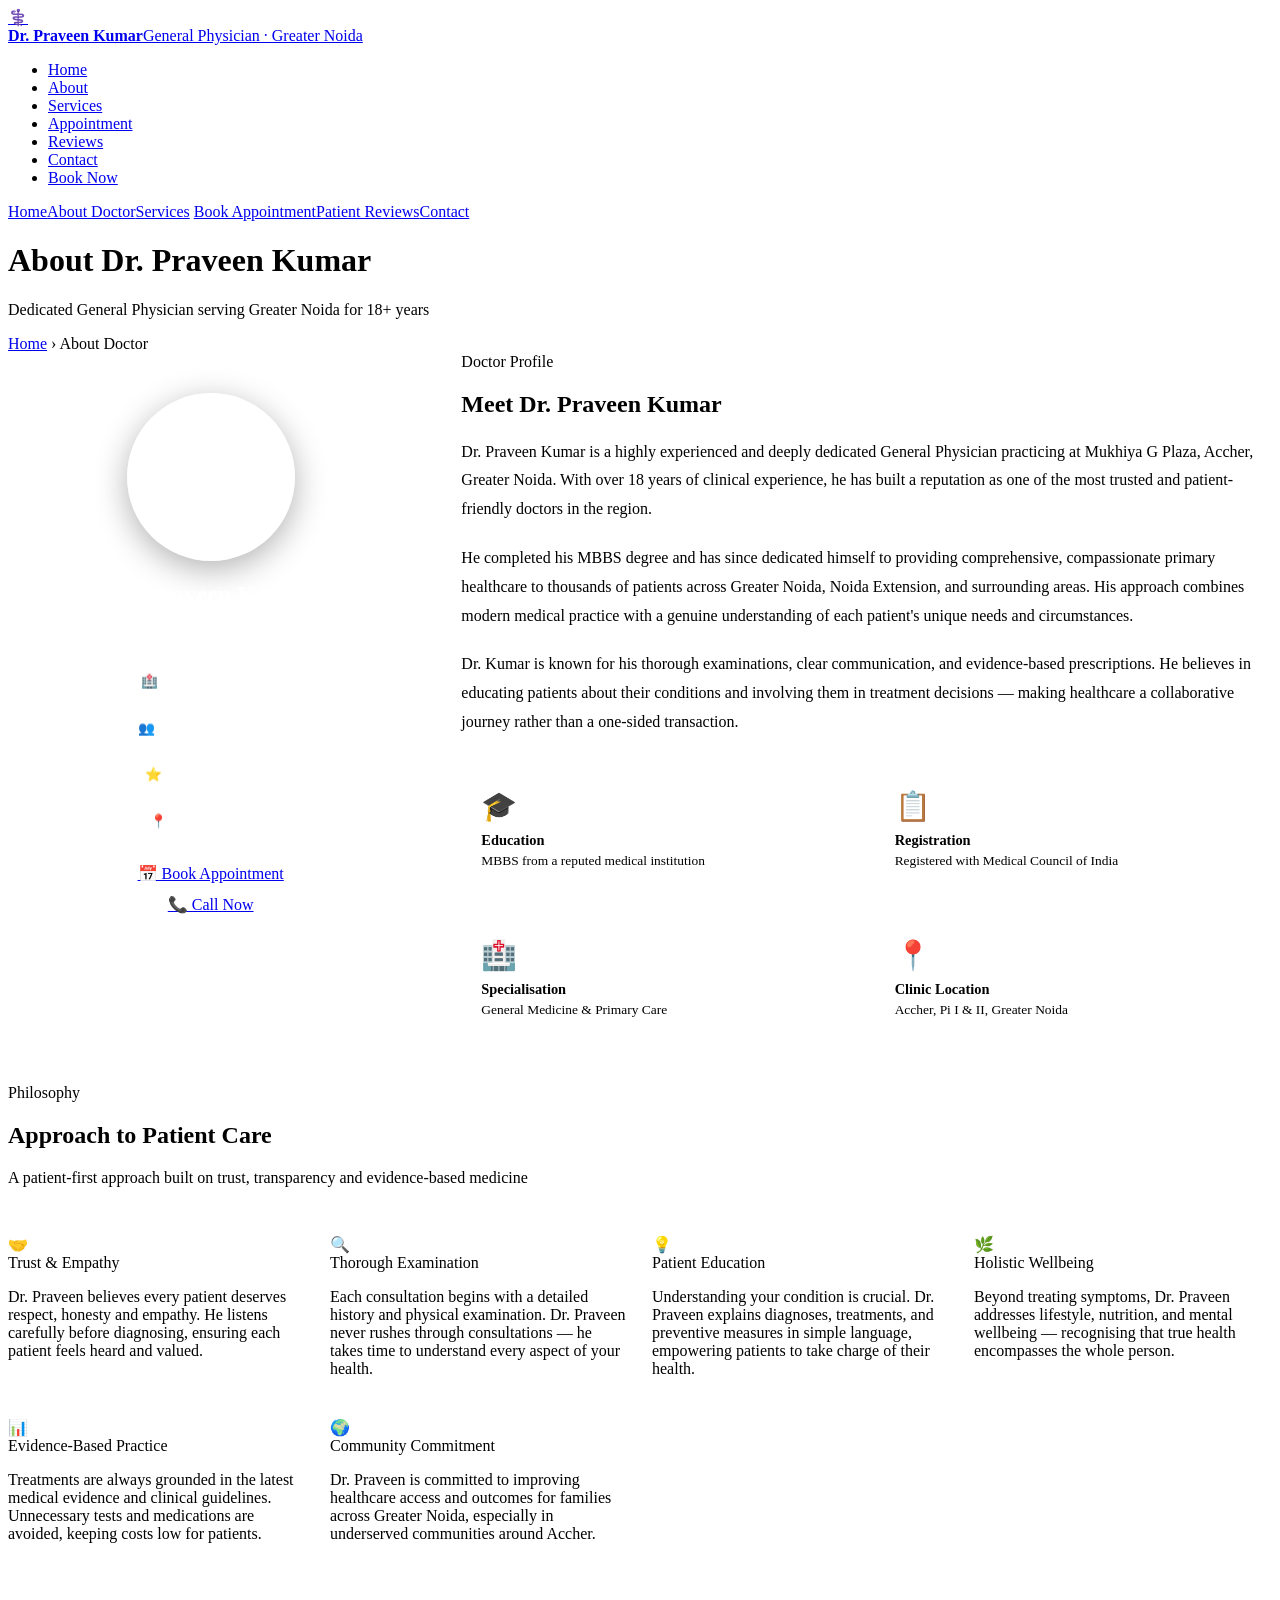
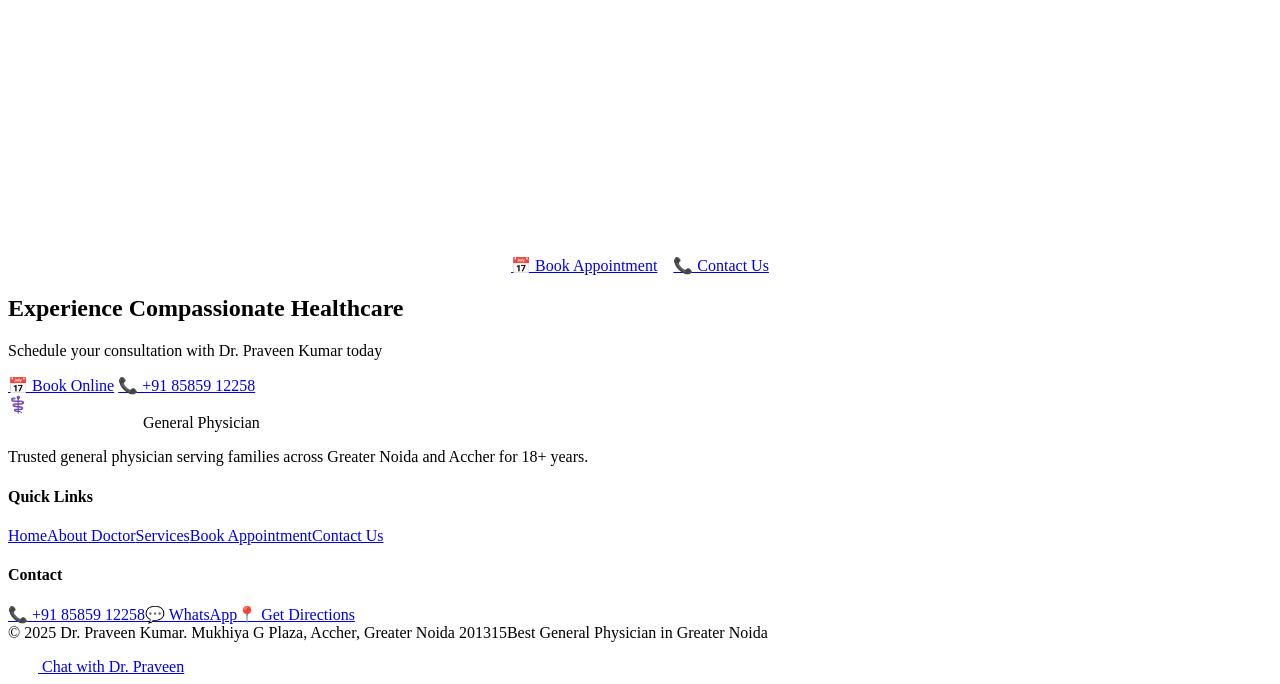
==== about.html @ 4be9c809 "Add files via upload" ====
<!DOCTYPE html>
<html lang="en">
<head>
<meta charset="UTF-8"/>
<meta name="viewport" content="width=device-width, initial-scale=1.0"/>
<title>About Dr. Praveen Kumar – General Physician Greater Noida</title>
<meta name="description" content="Learn about Dr. Praveen Kumar, experienced General Physician in Greater Noida. 18+ years of compassionate patient care at Accher, Pi I & II."/>
<meta name="keywords" content="Dr Praveen Kumar Greater Noida, General Physician Accher, About Dr Praveen Kumar"/>
<link rel="stylesheet" href="../css/style.css"/>
<script type="application/ld+json">
{"@context":"https://schema.org","@type":"Physician","name":"Dr. Praveen Kumar","medicalSpecialty":"General Practice","address":{"@type":"PostalAddress","streetAddress":"Mukhiya G Plaza, Accher, Pi I & II","addressLocality":"Greater Noida","addressRegion":"Uttar Pradesh","postalCode":"201315","addressCountry":"IN"},"telephone":"+918585912258"}
</script>
</head>
<body>
<nav class="navbar" id="navbar">
  <div class="nav-inner">
    <a href="../index.html" class="nav-logo">
      <div class="logo-icon">⚕️</div>
      <div class="logo-text"><strong>Dr. Praveen Kumar</strong><span>General Physician · Greater Noida</span></div>
    </a>
    <ul class="nav-links">
      <li><a href="../index.html">Home</a></li>
      <li><a href="about.html" class="active">About</a></li>
      <li><a href="services.html">Services</a></li>
      <li><a href="appointment.html">Appointment</a></li>
      <li><a href="reviews.html">Reviews</a></li>
      <li><a href="contact.html">Contact</a></li>
      <li><a href="appointment.html" class="nav-cta">Book Now</a></li>
    </ul>
    <div class="hamburger" id="hamburger"><span></span><span></span><span></span></div>
  </div>
</nav>
<div class="mobile-menu" id="mobileMenu">
  <a href="../index.html">Home</a><a href="about.html">About Doctor</a><a href="services.html">Services</a>
  <a href="appointment.html">Book Appointment</a><a href="reviews.html">Patient Reviews</a><a href="contact.html">Contact</a>
</div>

<div class="page-hero">
  <h1>About Dr. Praveen Kumar</h1>
  <p>Dedicated General Physician serving Greater Noida for 18+ years</p>
  <div class="breadcrumb"><a href="../index.html">Home</a> › About Doctor</div>
</div>

<!-- DOCTOR PROFILE -->
<section>
  <div class="container">
    <div class="about-profile-grid" style="display:grid;grid-template-columns:1fr 2fr;gap:3rem;align-items:start">
      <div class="reveal">
        <div style="background:var(--gradient);border-radius:20px;padding:2.5rem;text-align:center;color:white">
          <!-- DOCTOR PHOTO -->
          <div style="width:160px;height:160px;border-radius:50%;border:4px solid rgba(255,255,255,0.4);overflow:hidden;margin:0 auto 1rem;box-shadow:0 8px 32px rgba(0,0,0,0.3)">
            <img src="../images/dr.jpeg" alt="Dr. Praveen Kumar" style="width:100%;height:100%;object-fit:cover;object-position:top center" loading="eager"/>
          </div>
          <h2 style="font-size:1.5rem;margin-bottom:0.4rem">Dr. Praveen Kumar</h2>
          <p style="opacity:0.8;font-size:0.9rem">MBBS · General Physician</p>
          <div style="margin-top:1.5rem;display:flex;flex-direction:column;gap:0.6rem">
            <div style="background:rgba(255,255,255,0.15);border-radius:10px;padding:10px 14px;font-size:0.85rem">🏥 18+ Years Experience</div>
            <div style="background:rgba(255,255,255,0.15);border-radius:10px;padding:10px 14px;font-size:0.85rem">👥 5000+ Patients Treated</div>
            <div style="background:rgba(255,255,255,0.15);border-radius:10px;padding:10px 14px;font-size:0.85rem">⭐ 4.9/5 Google Rating</div>
            <div style="background:rgba(255,255,255,0.15);border-radius:10px;padding:10px 14px;font-size:0.85rem">📍 Greater Noida, UP</div>
          </div>
          <div style="margin-top:1.5rem;display:flex;flex-direction:column;gap:0.75rem">
            <a href="appointment.html" class="btn btn-white" style="justify-content:center">📅 Book Appointment</a>
            <a href="tel:+918585912258" class="btn btn-outline-white" style="justify-content:center">📞 Call Now</a>
          </div>
        </div>
      </div>
      <div class="reveal">
        <span class="section-label">Doctor Profile</span>
        <h2 class="section-title">Meet Dr. Praveen Kumar</h2>
        <p style="color:var(--gray);line-height:1.8;margin-bottom:1.25rem">Dr. Praveen Kumar is a highly experienced and deeply dedicated General Physician practicing at Mukhiya G Plaza, Accher, Greater Noida. With over 18 years of clinical experience, he has built a reputation as one of the most trusted and patient-friendly doctors in the region.</p>
        <p style="color:var(--gray);line-height:1.8;margin-bottom:1.25rem">He completed his MBBS degree and has since dedicated himself to providing comprehensive, compassionate primary healthcare to thousands of patients across Greater Noida, Noida Extension, and surrounding areas. His approach combines modern medical practice with a genuine understanding of each patient's unique needs and circumstances.</p>
        <p style="color:var(--gray);line-height:1.8;margin-bottom:2rem">Dr. Kumar is known for his thorough examinations, clear communication, and evidence-based prescriptions. He believes in educating patients about their conditions and involving them in treatment decisions — making healthcare a collaborative journey rather than a one-sided transaction.</p>

        <div style="display:grid;grid-template-columns:1fr 1fr;gap:1rem;margin-bottom:2rem">
          <div style="background:var(--teal-light);border-radius:12px;padding:1.25rem">
            <div style="font-size:1.8rem;margin-bottom:0.5rem">🎓</div>
            <strong style="color:var(--navy);font-size:0.9rem">Education</strong>
            <p style="font-size:0.84rem;color:var(--gray);margin-top:4px">MBBS from a reputed medical institution</p>
          </div>
          <div style="background:var(--teal-light);border-radius:12px;padding:1.25rem">
            <div style="font-size:1.8rem;margin-bottom:0.5rem">📋</div>
            <strong style="color:var(--navy);font-size:0.9rem">Registration</strong>
            <p style="font-size:0.84rem;color:var(--gray);margin-top:4px">Registered with Medical Council of India</p>
          </div>
          <div style="background:var(--teal-light);border-radius:12px;padding:1.25rem">
            <div style="font-size:1.8rem;margin-bottom:0.5rem">🏥</div>
            <strong style="color:var(--navy);font-size:0.9rem">Specialisation</strong>
            <p style="font-size:0.84rem;color:var(--gray);margin-top:4px">General Medicine & Primary Care</p>
          </div>
          <div style="background:var(--teal-light);border-radius:12px;padding:1.25rem">
            <div style="font-size:1.8rem;margin-bottom:0.5rem">📍</div>
            <strong style="color:var(--navy);font-size:0.9rem">Clinic Location</strong>
            <p style="font-size:0.84rem;color:var(--gray);margin-top:4px">Accher, Pi I & II, Greater Noida</p>
          </div>
        </div>
      </div>
    </div>
  </div>
</section>

<!-- APPROACH & VALUES -->
<section style="background:var(--off-white)">
  <div class="container">
    <div class="text-center">
      <span class="section-label">Philosophy</span>
      <h2 class="section-title">Approach to Patient Care</h2>
      <p class="section-sub">A patient-first approach built on trust, transparency and evidence-based medicine</p>
    </div>
    <div style="display:grid;grid-template-columns:repeat(auto-fit,minmax(280px,1fr));gap:1.5rem;margin-top:3rem">
      <div class="highlight-card reveal">
        <div class="hc-icon">🤝</div>
        <div class="hc-title">Trust & Empathy</div>
        <p class="hc-text">Dr. Praveen believes every patient deserves respect, honesty and empathy. He listens carefully before diagnosing, ensuring each patient feels heard and valued.</p>
      </div>
      <div class="highlight-card reveal">
        <div class="hc-icon">🔍</div>
        <div class="hc-title">Thorough Examination</div>
        <p class="hc-text">Each consultation begins with a detailed history and physical examination. Dr. Praveen never rushes through consultations — he takes time to understand every aspect of your health.</p>
      </div>
      <div class="highlight-card reveal">
        <div class="hc-icon">💡</div>
        <div class="hc-title">Patient Education</div>
        <p class="hc-text">Understanding your condition is crucial. Dr. Praveen explains diagnoses, treatments, and preventive measures in simple language, empowering patients to take charge of their health.</p>
      </div>
      <div class="highlight-card reveal">
        <div class="hc-icon">🌿</div>
        <div class="hc-title">Holistic Wellbeing</div>
        <p class="hc-text">Beyond treating symptoms, Dr. Praveen addresses lifestyle, nutrition, and mental wellbeing — recognising that true health encompasses the whole person.</p>
      </div>
      <div class="highlight-card reveal">
        <div class="hc-icon">📊</div>
        <div class="hc-title">Evidence-Based Practice</div>
        <p class="hc-text">Treatments are always grounded in the latest medical evidence and clinical guidelines. Unnecessary tests and medications are avoided, keeping costs low for patients.</p>
      </div>
      <div class="highlight-card reveal">
        <div class="hc-icon">🌍</div>
        <div class="hc-title">Community Commitment</div>
        <p class="hc-text">Dr. Praveen is committed to improving healthcare access and outcomes for families across Greater Noida, especially in underserved communities around Accher.</p>
      </div>
    </div>
  </div>
</section>

<!-- MISSION -->
<section class="about-strip">
  <div class="container">
    <div style="max-width:780px;margin:0 auto;text-align:center">
      <span class="section-label" style="background:rgba(255,255,255,0.15);color:white">Our Mission</span>
      <h2 class="section-title" style="color:white;font-size:clamp(1.6rem,3vw,2.2rem);margin-top:0.5rem">"To make quality healthcare accessible, affordable, and compassionate for every family in Greater Noida"</h2>
      <p style="color:rgba(255,255,255,0.75);font-size:1.05rem;line-height:1.8;margin-top:1.25rem">We believe that every person deserves access to excellent medical care regardless of their background or financial situation. Dr. Praveen Kumar's clinic is committed to providing the highest standard of general practice medicine at affordable consultation fees, with no compromise on quality.</p>
      <div style="margin-top:2rem;display:flex;gap:1rem;justify-content:center;flex-wrap:wrap">
        <a href="appointment.html" class="btn btn-white">📅 Book Appointment</a>
        <a href="contact.html" class="btn btn-outline-white">📞 Contact Us</a>
      </div>
    </div>
  </div>
</section>

<div class="cta-strip">
  <div class="container">
    <h2>Experience Compassionate Healthcare</h2>
    <p>Schedule your consultation with Dr. Praveen Kumar today</p>
    <div class="btn-actions">
      <a href="appointment.html" class="btn btn-white">📅 Book Online</a>
      <a href="tel:+918585912258" class="btn btn-outline-white">📞 +91 85859 12258</a>
    </div>
  </div>
</div>

<footer class="footer">
  <div class="footer-grid">
    <div class="footer-brand">
      <div class="nav-logo" style="margin-bottom:0.75rem"><div class="logo-icon">⚕️</div><div class="logo-text"><strong style="color:white">Dr. Praveen Kumar</strong><span>General Physician</span></div></div>
      <p>Trusted general physician serving families across Greater Noida and Accher for 18+ years.</p>
    </div>
    <div><h4>Quick Links</h4><div class="footer-links"><a href="../index.html">Home</a><a href="about.html">About Doctor</a><a href="services.html">Services</a><a href="appointment.html">Book Appointment</a><a href="contact.html">Contact Us</a></div></div>
    <div><h4>Contact</h4><div class="footer-links"><a href="tel:+918585912258">📞 +91 85859 12258</a><a href="https://wa.me/918585912258">💬 WhatsApp</a><a href="https://maps.app.goo.gl/XNpBcMZ1L3HhsXba7" target="_blank">📍 Get Directions</a></div></div>
  </div>
  <div class="footer-bottom"><span>© 2025 Dr. Praveen Kumar. Mukhiya G Plaza, Accher, Greater Noida 201315</span><span>Best General Physician in Greater Noida</span></div>
</footer>

<a href="https://wa.me/918585912258?text=Hello%20Dr.%20Praveen%2C%20I%20would%20like%20to%20book%20an%20appointment." target="_blank" class="whatsapp-float" aria-label="WhatsApp">
  <svg width="30" height="30" viewBox="0 0 24 24" fill="white"><path d="M17.472 14.382c-.297-.149-1.758-.867-2.03-.967-.273-.099-.471-.148-.67.15-.197.297-.767.966-.94 1.164-.173.199-.347.223-.644.075-.297-.15-1.255-.463-2.39-1.475-.883-.788-1.48-1.761-1.653-2.059-.173-.297-.018-.458.13-.606.134-.133.298-.347.446-.52.149-.174.198-.298.298-.497.099-.198.05-.371-.025-.52-.075-.149-.669-1.612-.916-2.207-.242-.579-.487-.5-.669-.51-.173-.008-.371-.01-.57-.01-.198 0-.52.074-.792.372-.272.297-1.04 1.016-1.04 2.479 0 1.462 1.065 2.875 1.213 3.074.149.198 2.096 3.2 5.077 4.487.709.306 1.262.489 1.694.625.712.227 1.36.195 1.871.118.571-.085 1.758-.719 2.006-1.413.248-.694.248-1.289.173-1.413-.074-.124-.272-.198-.57-.347m-5.421 7.403h-.004a9.87 9.87 0 01-5.031-1.378l-.361-.214-3.741.982.998-3.648-.235-.374a9.86 9.86 0 01-1.51-5.26c.001-5.45 4.436-9.884 9.888-9.884 2.64 0 5.122 1.03 6.988 2.898a9.825 9.825 0 012.893 6.994c-.003 5.45-4.437 9.884-9.885 9.884m8.413-18.297A11.815 11.815 0 0012.05 0C5.495 0 .16 5.335.157 11.892c0 2.096.547 4.142 1.588 5.945L.057 24l6.305-1.654a11.882 11.882 0 005.683 1.448h.005c6.554 0 11.89-5.335 11.893-11.893a11.821 11.821 0 00-3.48-8.413z"/></svg>
  <span class="wa-tooltip">Chat with Dr. Praveen</span>
</a>
<script src="../js/main.js"></script>
</body>
</html>
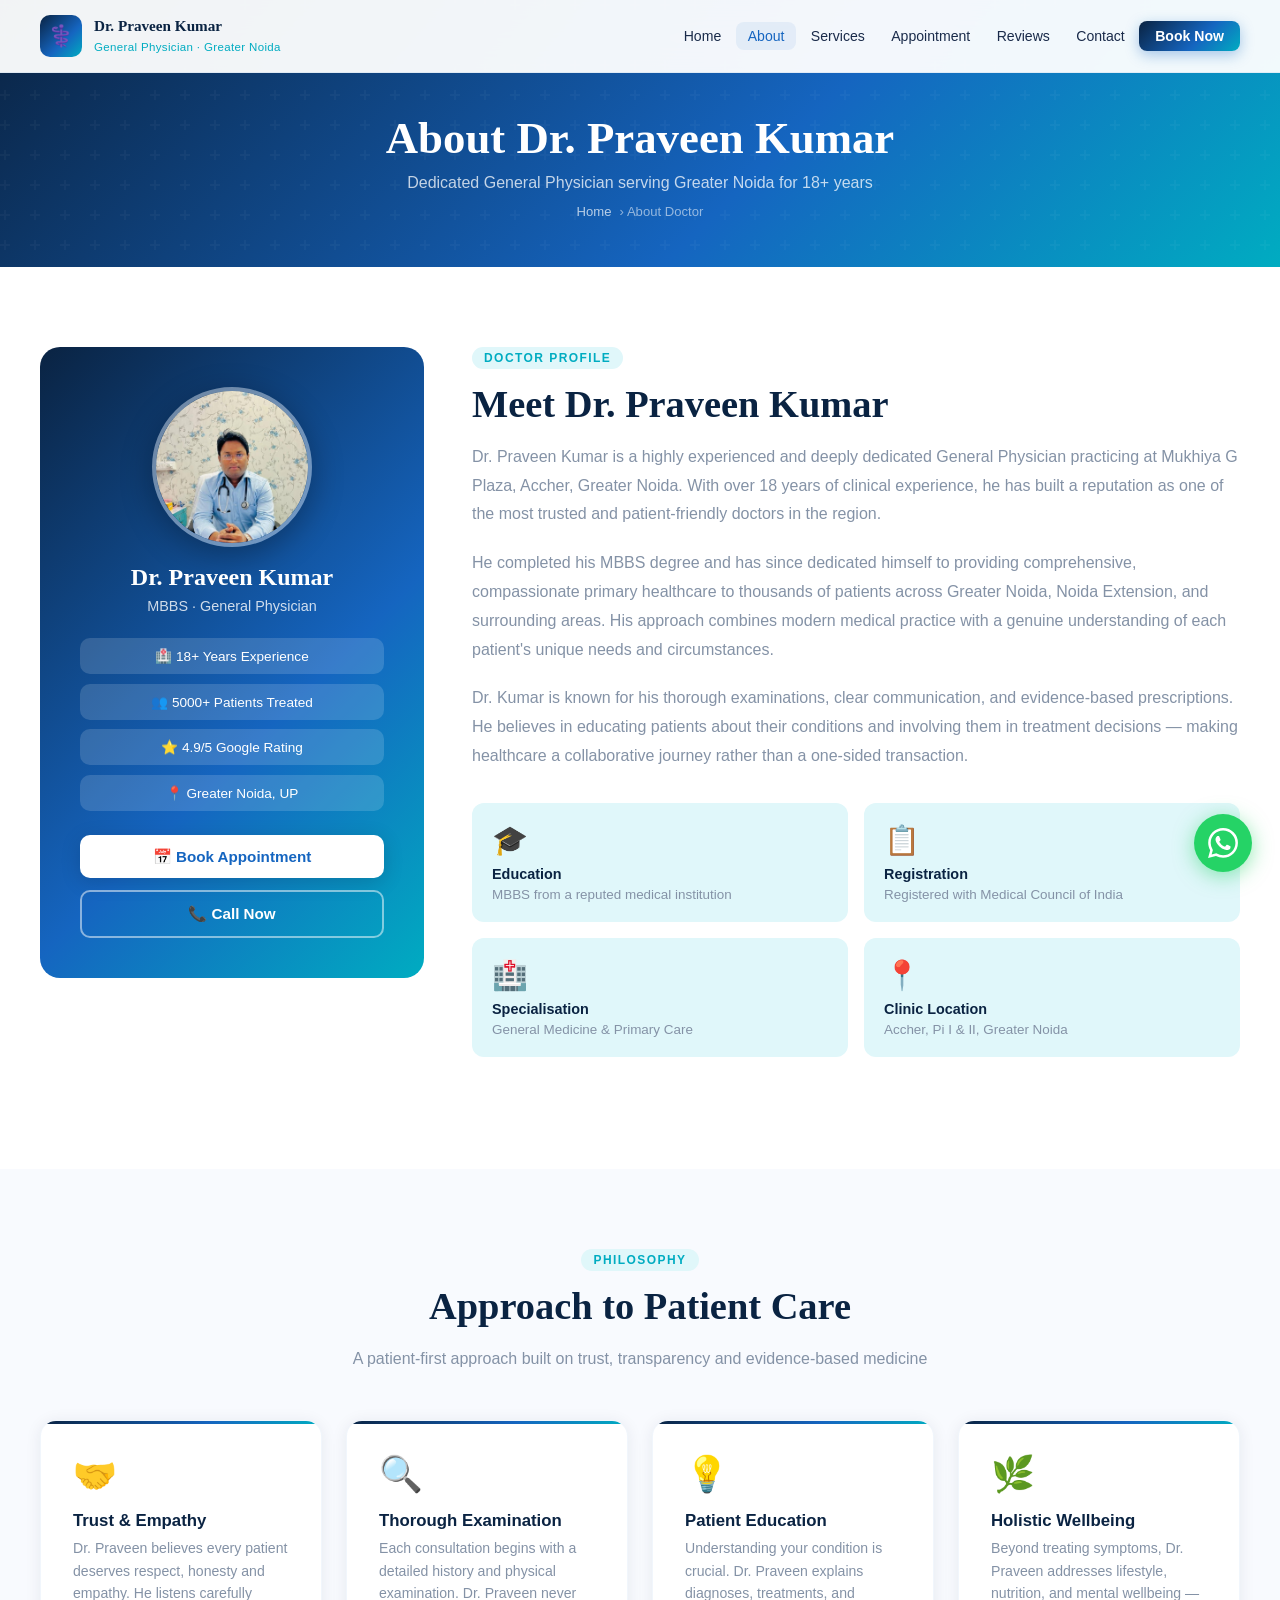
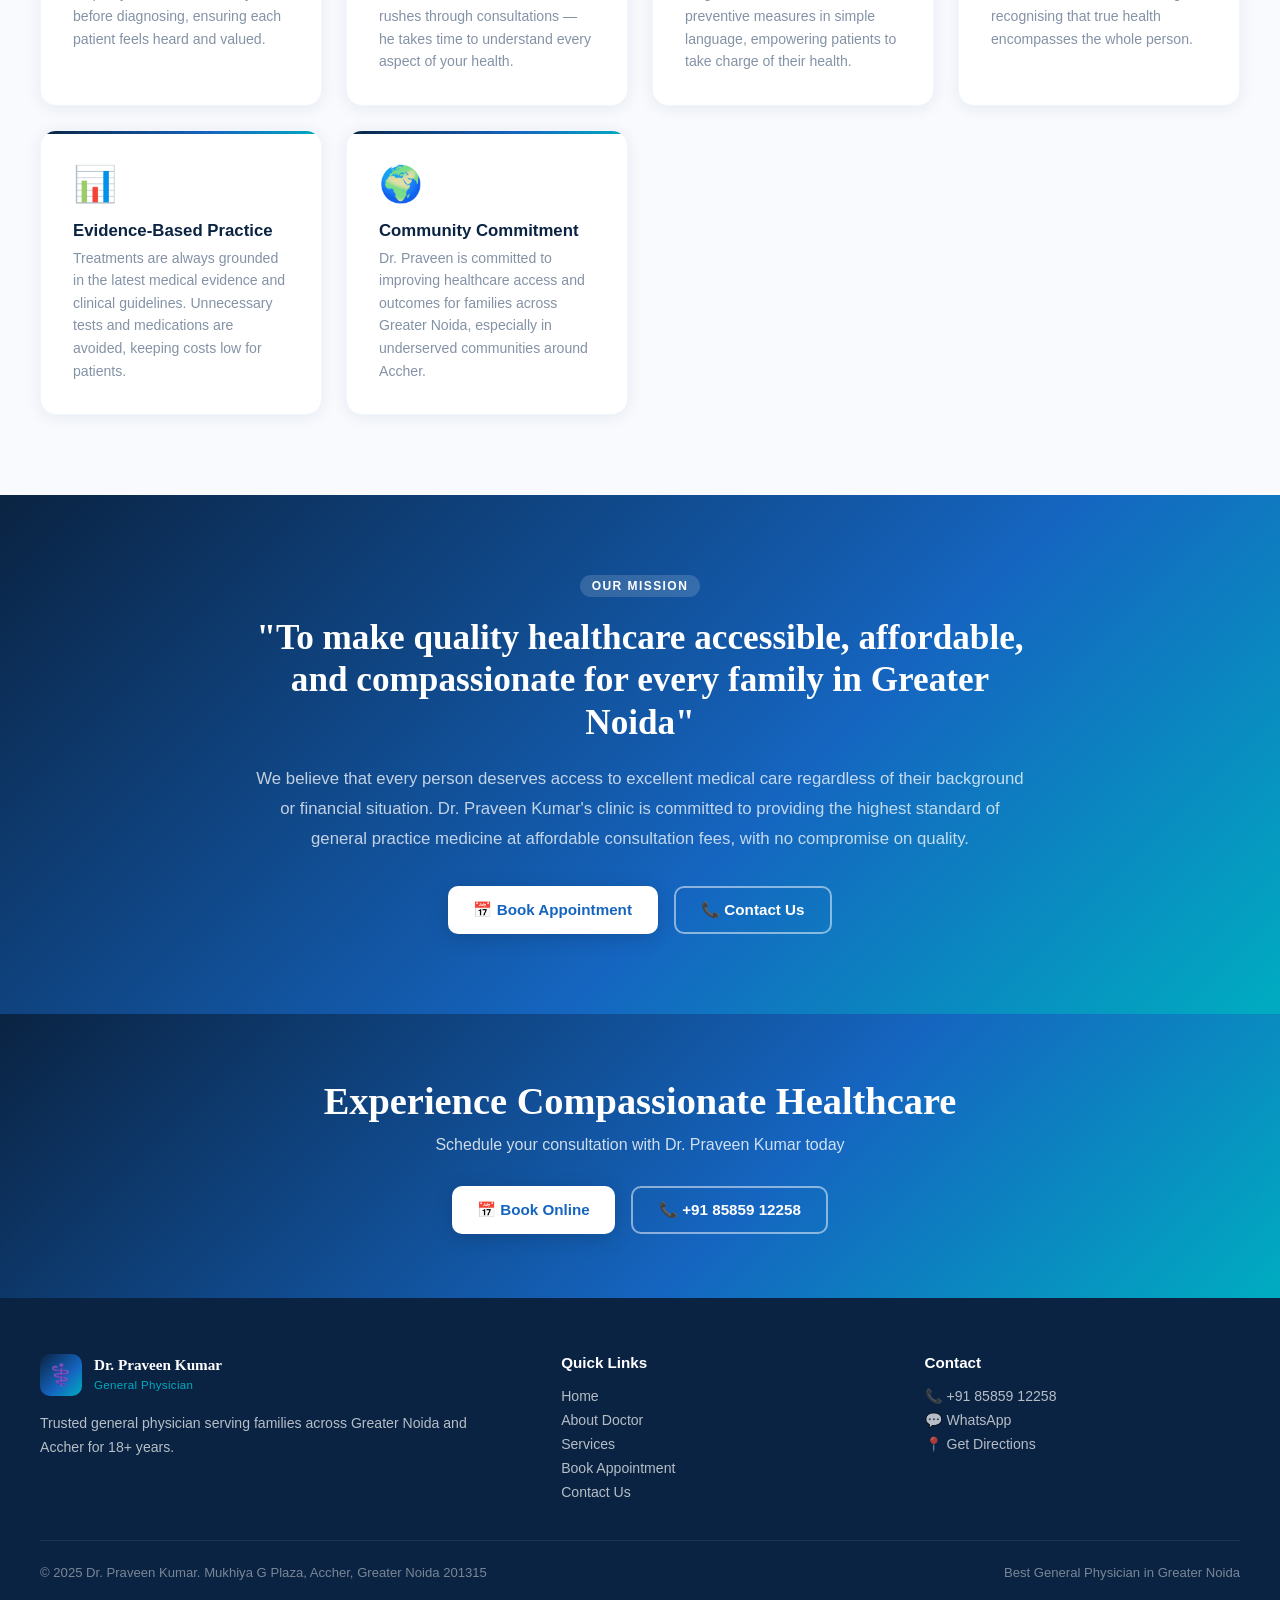
==== commit 00feaa50: "Add files via upload" ====
--- a/about.html
+++ b/about.html
@@ -6,7 +6,7 @@
 <title>About Dr. Praveen Kumar – General Physician Greater Noida</title>
 <meta name="description" content="Learn about Dr. Praveen Kumar, experienced General Physician in Greater Noida. 18+ years of compassionate patient care at Accher, Pi I & II."/>
 <meta name="keywords" content="Dr Praveen Kumar Greater Noida, General Physician Accher, About Dr Praveen Kumar"/>
-<link rel="stylesheet" href="../css/style.css"/>
+<link rel="stylesheet" href="style.css"/>
 <script type="application/ld+json">
 {"@context":"https://schema.org","@type":"Physician","name":"Dr. Praveen Kumar","medicalSpecialty":"General Practice","address":{"@type":"PostalAddress","streetAddress":"Mukhiya G Plaza, Accher, Pi I & II","addressLocality":"Greater Noida","addressRegion":"Uttar Pradesh","postalCode":"201315","addressCountry":"IN"},"telephone":"+918585912258"}
 </script>
@@ -14,12 +14,12 @@
 <body>
 <nav class="navbar" id="navbar">
   <div class="nav-inner">
-    <a href="../index.html" class="nav-logo">
+    <a href="index.html" class="nav-logo">
       <div class="logo-icon">⚕️</div>
       <div class="logo-text"><strong>Dr. Praveen Kumar</strong><span>General Physician · Greater Noida</span></div>
     </a>
     <ul class="nav-links">
-      <li><a href="../index.html">Home</a></li>
+      <li><a href="index.html">Home</a></li>
       <li><a href="about.html" class="active">About</a></li>
       <li><a href="services.html">Services</a></li>
       <li><a href="appointment.html">Appointment</a></li>
@@ -31,14 +31,14 @@
   </div>
 </nav>
 <div class="mobile-menu" id="mobileMenu">
-  <a href="../index.html">Home</a><a href="about.html">About Doctor</a><a href="services.html">Services</a>
+  <a href="index.html">Home</a><a href="about.html">About Doctor</a><a href="services.html">Services</a>
   <a href="appointment.html">Book Appointment</a><a href="reviews.html">Patient Reviews</a><a href="contact.html">Contact</a>
 </div>
 
 <div class="page-hero">
   <h1>About Dr. Praveen Kumar</h1>
   <p>Dedicated General Physician serving Greater Noida for 18+ years</p>
-  <div class="breadcrumb"><a href="../index.html">Home</a> › About Doctor</div>
+  <div class="breadcrumb"><a href="index.html">Home</a> › About Doctor</div>
 </div>
 
 <!-- DOCTOR PROFILE -->
@@ -49,7 +49,7 @@
         <div style="background:var(--gradient);border-radius:20px;padding:2.5rem;text-align:center;color:white">
           <!-- DOCTOR PHOTO -->
           <div style="width:160px;height:160px;border-radius:50%;border:4px solid rgba(255,255,255,0.4);overflow:hidden;margin:0 auto 1rem;box-shadow:0 8px 32px rgba(0,0,0,0.3)">
-            <img src="../images/dr.jpeg" alt="Dr. Praveen Kumar" style="width:100%;height:100%;object-fit:cover;object-position:top center" loading="eager"/>
+            <img src="dr.jpeg" alt="Dr. Praveen Kumar" style="width:100%;height:100%;object-fit:cover;object-position:top center" loading="eager"/>
           </div>
           <h2 style="font-size:1.5rem;margin-bottom:0.4rem">Dr. Praveen Kumar</h2>
           <p style="opacity:0.8;font-size:0.9rem">MBBS · General Physician</p>
@@ -174,7 +174,7 @@
       <div class="nav-logo" style="margin-bottom:0.75rem"><div class="logo-icon">⚕️</div><div class="logo-text"><strong style="color:white">Dr. Praveen Kumar</strong><span>General Physician</span></div></div>
       <p>Trusted general physician serving families across Greater Noida and Accher for 18+ years.</p>
     </div>
-    <div><h4>Quick Links</h4><div class="footer-links"><a href="../index.html">Home</a><a href="about.html">About Doctor</a><a href="services.html">Services</a><a href="appointment.html">Book Appointment</a><a href="contact.html">Contact Us</a></div></div>
+    <div><h4>Quick Links</h4><div class="footer-links"><a href="index.html">Home</a><a href="about.html">About Doctor</a><a href="services.html">Services</a><a href="appointment.html">Book Appointment</a><a href="contact.html">Contact Us</a></div></div>
     <div><h4>Contact</h4><div class="footer-links"><a href="tel:+918585912258">📞 +91 85859 12258</a><a href="https://wa.me/918585912258">💬 WhatsApp</a><a href="https://maps.app.goo.gl/XNpBcMZ1L3HhsXba7" target="_blank">📍 Get Directions</a></div></div>
   </div>
   <div class="footer-bottom"><span>© 2025 Dr. Praveen Kumar. Mukhiya G Plaza, Accher, Greater Noida 201315</span><span>Best General Physician in Greater Noida</span></div>
@@ -184,6 +184,6 @@
   <svg width="30" height="30" viewBox="0 0 24 24" fill="white"><path d="M17.472 14.382c-.297-.149-1.758-.867-2.03-.967-.273-.099-.471-.148-.67.15-.197.297-.767.966-.94 1.164-.173.199-.347.223-.644.075-.297-.15-1.255-.463-2.39-1.475-.883-.788-1.48-1.761-1.653-2.059-.173-.297-.018-.458.13-.606.134-.133.298-.347.446-.52.149-.174.198-.298.298-.497.099-.198.05-.371-.025-.52-.075-.149-.669-1.612-.916-2.207-.242-.579-.487-.5-.669-.51-.173-.008-.371-.01-.57-.01-.198 0-.52.074-.792.372-.272.297-1.04 1.016-1.04 2.479 0 1.462 1.065 2.875 1.213 3.074.149.198 2.096 3.2 5.077 4.487.709.306 1.262.489 1.694.625.712.227 1.36.195 1.871.118.571-.085 1.758-.719 2.006-1.413.248-.694.248-1.289.173-1.413-.074-.124-.272-.198-.57-.347m-5.421 7.403h-.004a9.87 9.87 0 01-5.031-1.378l-.361-.214-3.741.982.998-3.648-.235-.374a9.86 9.86 0 01-1.51-5.26c.001-5.45 4.436-9.884 9.888-9.884 2.64 0 5.122 1.03 6.988 2.898a9.825 9.825 0 012.893 6.994c-.003 5.45-4.437 9.884-9.885 9.884m8.413-18.297A11.815 11.815 0 0012.05 0C5.495 0 .16 5.335.157 11.892c0 2.096.547 4.142 1.588 5.945L.057 24l6.305-1.654a11.882 11.882 0 005.683 1.448h.005c6.554 0 11.89-5.335 11.893-11.893a11.821 11.821 0 00-3.48-8.413z"/></svg>
   <span class="wa-tooltip">Chat with Dr. Praveen</span>
 </a>
-<script src="../js/main.js"></script>
+<script src="main.js"></script>
 </body>
 </html>
--- a/style.css
+++ b/style.css
@@ -0,0 +1,626 @@
+@import url('https://fonts.googleapis.com/css2?family=Playfair+Display:wght@400;600;700&family=DM+Sans:wght@300;400;500;600&display=swap');
+
+:root {
+  --navy: #0A2342;
+  --blue: #1565C0;
+  --teal: #00ACC1;
+  --teal-light: #E0F7FA;
+  --white: #FFFFFF;
+  --off-white: #F8FAFE;
+  --gray-light: #EEF2F7;
+  --gray: #8492A6;
+  --text: #1A2B4A;
+  --gradient: linear-gradient(135deg, #0A2342 0%, #1565C0 60%, #00ACC1 100%);
+  --gradient-soft: linear-gradient(135deg, #E3F0FF 0%, #E0F7FA 100%);
+  --shadow: 0 8px 40px rgba(10,35,66,0.12);
+  --shadow-sm: 0 2px 16px rgba(10,35,66,0.08);
+  --radius: 16px;
+  --radius-sm: 10px;
+}
+
+*, *::before, *::after { box-sizing: border-box; margin: 0; padding: 0; }
+
+html { scroll-behavior: smooth; font-size: 16px; }
+
+body {
+  font-family: 'DM Sans', sans-serif;
+  color: var(--text);
+  background: var(--white);
+  overflow-x: hidden;
+}
+
+h1, h2, h3, h4 { font-family: 'Playfair Display', serif; line-height: 1.2; }
+
+a { text-decoration: none; color: inherit; }
+
+img { max-width: 100%; display: block; }
+
+/* ── NAVBAR ─────────────────────────────────────────────── */
+.navbar {
+  position: fixed; top: 0; width: 100%; z-index: 1000;
+  padding: 0 2rem;
+  background: rgba(255,255,255,0.95);
+  backdrop-filter: blur(16px);
+  border-bottom: 1px solid rgba(21,101,192,0.08);
+  transition: box-shadow 0.3s;
+}
+.navbar.scrolled { box-shadow: var(--shadow-sm); }
+
+.nav-inner {
+  max-width: 1200px; margin: 0 auto;
+  display: flex; align-items: center; justify-content: space-between;
+  height: 72px;
+}
+
+.nav-logo {
+  display: flex; align-items: center; gap: 12px; flex-shrink: 0;
+}
+.nav-logo .logo-icon {
+  width: 42px; height: 42px; background: var(--gradient);
+  border-radius: 10px; display: flex; align-items: center; justify-content: center;
+  font-size: 1.3rem; color: white; flex-shrink: 0;
+}
+.nav-logo .logo-text { line-height: 1.2; }
+.nav-logo .logo-text strong { display: block; font-size: 0.95rem; font-weight: 600; color: var(--navy); font-family: 'Playfair Display', serif; }
+.nav-logo .logo-text span { font-size: 0.72rem; color: var(--teal); font-weight: 500; letter-spacing: 0.03em; }
+
+.nav-links { display: flex; align-items: center; gap: 0.15rem; list-style: none; }
+.nav-links a {
+  padding: 0.4rem 0.75rem; border-radius: 8px; font-size: 0.88rem; font-weight: 500;
+  color: var(--text); transition: all 0.2s; white-space: nowrap;
+}
+.nav-links a:hover, .nav-links a.active { color: var(--blue); background: rgba(21,101,192,0.07); }
+
+.nav-cta {
+  background: var(--gradient); color: white !important;
+  padding: 0.45rem 1rem !important; border-radius: 8px !important;
+  font-weight: 600 !important;
+  box-shadow: 0 4px 14px rgba(21,101,192,0.35);
+  transition: transform 0.2s, box-shadow 0.2s !important;
+}
+.nav-cta:hover { transform: translateY(-1px); box-shadow: 0 6px 20px rgba(21,101,192,0.45) !important; }
+
+.hamburger { display: none; flex-direction: column; gap: 5px; cursor: pointer; padding: 8px; z-index: 1001; }
+.hamburger span { width: 24px; height: 2px; background: var(--navy); border-radius: 2px; transition: all 0.3s; display: block; }
+
+/* ── MOBILE MENU ─────────────────────────────────────────── */
+.mobile-menu {
+  display: none; position: fixed; top: 72px; left: 0; right: 0; z-index: 999;
+  background: white; padding: 1.5rem 2rem;
+  box-shadow: var(--shadow); flex-direction: column; gap: 0.5rem;
+}
+.mobile-menu.open { display: flex; }
+.mobile-menu a { padding: 0.7rem 0; font-weight: 500; border-bottom: 1px solid var(--gray-light); color: var(--text); font-size: 1rem; }
+.mobile-menu a:last-child { border-bottom: none; }
+
+/* ── HERO ────────────────────────────────────────────────── */
+.hero {
+  min-height: 100vh;
+  background: var(--gradient);
+  position: relative; overflow: hidden;
+  display: flex; align-items: center;
+  padding-top: 72px;
+}
+
+.hero::before {
+  content: '';
+  position: absolute; inset: 0;
+  background: url("data:image/svg+xml,%3Csvg width='60' height='60' viewBox='0 0 60 60' xmlns='http://www.w3.org/2000/svg'%3E%3Cg fill='none' fill-rule='evenodd'%3E%3Cg fill='%23ffffff' fill-opacity='0.04'%3E%3Cpath d='M36 34v-4h-2v4h-4v2h4v4h2v-4h4v-2h-4zm0-30V0h-2v4h-4v2h4v4h2V6h4V4h-4zM6 34v-4H4v4H0v2h4v4h2v-4h4v-2H6zM6 4V0H4v4H0v2h4v4h2V6h4V4H6z'/%3E%3C/g%3E%3C/g%3E%3C/svg%3E");
+}
+
+.hero-blob {
+  position: absolute; right: -10%; top: 10%;
+  width: 60vw; max-width: 700px; height: 80vh;
+  background: radial-gradient(ellipse, rgba(0,172,193,0.25) 0%, transparent 70%);
+  border-radius: 50%; pointer-events: none;
+  animation: blobFloat 8s ease-in-out infinite;
+}
+
+@keyframes blobFloat { 0%,100%{transform:translateY(0) scale(1)} 50%{transform:translateY(-30px) scale(1.03)} }
+
+.hero-container {
+  max-width: 1200px; margin: 0 auto; padding: 4rem 2rem;
+  display: grid; grid-template-columns: 1fr 1fr; gap: 4rem; align-items: center;
+  position: relative; z-index: 1;
+  width: 100%;
+}
+
+.hero-badge {
+  display: inline-flex; align-items: center; gap: 8px;
+  background: rgba(255,255,255,0.15); backdrop-filter: blur(8px);
+  border: 1px solid rgba(255,255,255,0.25);
+  color: white; font-size: 0.8rem; font-weight: 500; letter-spacing: 0.05em;
+  padding: 6px 14px; border-radius: 50px; margin-bottom: 1.25rem;
+  animation: fadeInDown 0.8s ease both;
+}
+.hero-badge::before { content: '●'; color: #4FC3F7; font-size: 0.6rem; animation: pulse 2s infinite; }
+
+@keyframes pulse { 0%,100%{opacity:1} 50%{opacity:0.4} }
+@keyframes fadeInDown { from{opacity:0;transform:translateY(-20px)} to{opacity:1;transform:translateY(0)} }
+@keyframes fadeInUp { from{opacity:0;transform:translateY(30px)} to{opacity:1;transform:translateY(0)} }
+@keyframes fadeInLeft { from{opacity:0;transform:translateX(-30px)} to{opacity:1;transform:translateX(0)} }
+@keyframes fadeInRight { from{opacity:0;transform:translateX(30px)} to{opacity:1;transform:translateX(0)} }
+
+.hero-title {
+  font-size: clamp(2rem, 4vw, 3.4rem); color: white;
+  line-height: 1.15; margin-bottom: 1.25rem;
+  animation: fadeInLeft 0.9s ease 0.15s both;
+}
+.hero-title em { font-style: normal; color: #4FC3F7; }
+
+.hero-subtitle {
+  font-size: 1rem; color: rgba(255,255,255,0.82); line-height: 1.7;
+  margin-bottom: 2rem; max-width: 500px;
+  animation: fadeInLeft 0.9s ease 0.25s both;
+}
+
+.hero-actions {
+  display: flex; flex-wrap: wrap; gap: 1rem; margin-bottom: 2.5rem;
+  animation: fadeInLeft 0.9s ease 0.35s both;
+}
+
+/* ── BUTTONS ─────────────────────────────────────────────── */
+.btn {
+  display: inline-flex; align-items: center; gap: 8px;
+  padding: 0.8rem 1.6rem; border-radius: 10px;
+  font-family: 'DM Sans', sans-serif; font-size: 0.95rem; font-weight: 600;
+  cursor: pointer; border: none; transition: all 0.25s; text-align: center;
+  white-space: nowrap;
+}
+.btn-white {
+  background: white; color: var(--blue);
+  box-shadow: 0 4px 20px rgba(0,0,0,0.15);
+}
+.btn-white:hover { transform: translateY(-2px); box-shadow: 0 8px 28px rgba(0,0,0,0.2); }
+
+.btn-outline-white {
+  background: transparent; color: white;
+  border: 2px solid rgba(255,255,255,0.5);
+}
+.btn-outline-white:hover { background: rgba(255,255,255,0.12); border-color: white; }
+
+.btn-primary {
+  background: var(--gradient); color: white;
+  box-shadow: 0 4px 18px rgba(21,101,192,0.4);
+}
+.btn-primary:hover { transform: translateY(-2px); box-shadow: 0 8px 28px rgba(21,101,192,0.5); }
+
+.btn-teal {
+  background: var(--teal); color: white;
+  box-shadow: 0 4px 16px rgba(0,172,193,0.4);
+}
+.btn-teal:hover { transform: translateY(-2px); background: #0097A7; }
+
+/* ── HERO STATS ──────────────────────────────────────────── */
+.hero-stats {
+  display: flex; gap: 2rem; flex-wrap: wrap;
+  animation: fadeInLeft 0.9s ease 0.45s both;
+}
+.stat strong { display: block; font-size: 1.6rem; font-weight: 700; color: white; font-family: 'Playfair Display', serif; }
+.stat span { font-size: 0.8rem; color: rgba(255,255,255,0.65); }
+
+/* ── HERO IMAGE / DOCTOR CARD ────────────────────────────── */
+.hero-image-wrap {
+  position: relative; display: flex; justify-content: center;
+  animation: fadeInRight 1s ease 0.2s both;
+}
+
+.hero-card {
+  background: rgba(255,255,255,0.12); backdrop-filter: blur(16px);
+  border: 1px solid rgba(255,255,255,0.2);
+  border-radius: 24px; padding: 2rem;
+  display: flex; flex-direction: column; align-items: center; gap: 1.25rem;
+  width: 100%; max-width: 380px;
+}
+
+/* Doctor photo styles */
+.doctor-photo-wrap {
+  width: 180px; height: 180px; border-radius: 50%;
+  border: 4px solid rgba(255,255,255,0.4);
+  box-shadow: 0 8px 32px rgba(0,0,0,0.3);
+  overflow: hidden; flex-shrink: 0;
+}
+.doctor-photo-wrap img {
+  width: 100%; height: 100%; object-fit: cover; object-position: top center;
+}
+
+/* About page doctor photo */
+.doctor-photo-about {
+  width: 140px; height: 140px; border-radius: 50%;
+  border: 4px solid rgba(255,255,255,0.4);
+  box-shadow: 0 8px 32px rgba(0,0,0,0.3);
+  overflow: hidden; margin: 0 auto 1rem;
+}
+.doctor-photo-about img {
+  width: 100%; height: 100%; object-fit: cover; object-position: top center;
+}
+
+.doctor-avatar {
+  width: 180px; height: 180px; border-radius: 50%;
+  background: linear-gradient(135deg, #1565C0, #00ACC1);
+  display: flex; align-items: center; justify-content: center;
+  font-size: 5rem; border: 4px solid rgba(255,255,255,0.3);
+  box-shadow: 0 8px 32px rgba(0,0,0,0.2);
+  overflow: hidden;
+}
+
+.doctor-info { text-align: center; color: white; }
+.doctor-info h3 { font-size: 1.3rem; margin-bottom: 4px; }
+.doctor-info p { font-size: 0.85rem; opacity: 0.75; }
+
+.cert-badges { display: flex; gap: 0.75rem; flex-wrap: wrap; justify-content: center; }
+.cert-badge {
+  background: rgba(255,255,255,0.15); border: 1px solid rgba(255,255,255,0.25);
+  color: white; font-size: 0.72rem; padding: 5px 12px; border-radius: 50px;
+}
+
+.floating-card {
+  position: absolute; background: white; border-radius: 14px;
+  padding: 10px 14px; box-shadow: var(--shadow);
+  display: flex; align-items: center; gap: 10px; font-size: 0.82rem;
+}
+.floating-card.fc1 { top: 10%; right: -8%; animation: float1 4s ease-in-out infinite; }
+.floating-card.fc2 { bottom: 15%; left: -8%; animation: float2 5s ease-in-out infinite; }
+.floating-card .fc-icon { font-size: 1.4rem; }
+.floating-card strong { display: block; font-weight: 600; color: var(--navy); font-size: 0.82rem; }
+.floating-card span { color: var(--gray); font-size: 0.72rem; }
+
+@keyframes float1 { 0%,100%{transform:translateY(0)} 50%{transform:translateY(-12px)} }
+@keyframes float2 { 0%,100%{transform:translateY(0)} 50%{transform:translateY(12px)} }
+
+/* ── SECTION COMMONS ─────────────────────────────────────── */
+section { padding: 5rem 2rem; }
+.container { max-width: 1200px; margin: 0 auto; }
+
+.section-label {
+  display: inline-block; font-size: 0.75rem; font-weight: 600; letter-spacing: 0.12em;
+  text-transform: uppercase; color: var(--teal); margin-bottom: 0.75rem;
+  padding: 4px 12px; background: var(--teal-light); border-radius: 50px;
+}
+.section-title { font-size: clamp(1.6rem, 3vw, 2.6rem); color: var(--navy); margin-bottom: 1rem; }
+.section-sub { color: var(--gray); font-size: 1rem; line-height: 1.7; max-width: 600px; }
+
+/* ── TRUST BAR ───────────────────────────────────────────── */
+.trust-bar {
+  background: var(--navy); padding: 1.25rem 2rem;
+}
+.trust-inner {
+  max-width: 1200px; margin: 0 auto;
+  display: flex; justify-content: center; flex-wrap: wrap; gap: 1.5rem 2.5rem;
+}
+.trust-item { display: flex; align-items: center; gap: 8px; color: rgba(255,255,255,0.75); font-size: 0.85rem; }
+.trust-item strong { color: white; font-weight: 600; }
+.trust-item .ti-icon { font-size: 1.2rem; }
+
+/* ── HIGHLIGHTS ──────────────────────────────────────────── */
+.highlights { background: var(--off-white); }
+.highlights-grid {
+  display: grid; grid-template-columns: repeat(auto-fit, minmax(220px, 1fr)); gap: 1.5rem;
+  margin-top: 3rem;
+}
+.highlight-card {
+  background: white; border-radius: var(--radius); padding: 2rem;
+  box-shadow: var(--shadow-sm); border: 1px solid rgba(21,101,192,0.06);
+  transition: transform 0.3s, box-shadow 0.3s;
+  position: relative; overflow: hidden;
+}
+.highlight-card::before {
+  content: ''; position: absolute; top: 0; left: 0; right: 0; height: 3px;
+  background: var(--gradient);
+}
+.highlight-card:hover { transform: translateY(-6px); box-shadow: var(--shadow); }
+.hc-icon { font-size: 2.2rem; margin-bottom: 1rem; }
+.hc-title { font-size: 1.05rem; font-weight: 600; color: var(--navy); margin-bottom: 0.4rem; font-family: 'DM Sans', sans-serif; }
+.hc-text { font-size: 0.88rem; color: var(--gray); line-height: 1.6; }
+
+/* ── SERVICES ────────────────────────────────────────────── */
+.services-grid {
+  display: grid; grid-template-columns: repeat(auto-fit, minmax(240px, 1fr)); gap: 1.5rem;
+  margin-top: 3rem;
+}
+.service-card {
+  background: white; border-radius: var(--radius); padding: 1.75rem;
+  box-shadow: var(--shadow-sm); border: 1px solid rgba(21,101,192,0.06);
+  transition: all 0.3s; cursor: default;
+}
+.service-card:hover {
+  background: var(--gradient); color: white;
+  transform: translateY(-4px); box-shadow: 0 12px 40px rgba(21,101,192,0.35);
+}
+.service-card:hover .sc-icon-wrap { background: rgba(255,255,255,0.2); }
+.service-card:hover .sc-title { color: white; }
+.service-card:hover .sc-text { color: rgba(255,255,255,0.8); }
+.service-card:hover .sc-link { color: rgba(255,255,255,0.9); }
+
+.sc-icon-wrap {
+  width: 52px; height: 52px; background: var(--teal-light); border-radius: 12px;
+  display: flex; align-items: center; justify-content: center;
+  font-size: 1.6rem; margin-bottom: 1rem; transition: background 0.3s;
+}
+.sc-title { font-size: 1rem; font-weight: 600; color: var(--navy); margin-bottom: 0.5rem; font-family: 'DM Sans', sans-serif; }
+.sc-text { font-size: 0.86rem; color: var(--gray); line-height: 1.6; margin-bottom: 0.75rem; }
+.sc-link { font-size: 0.82rem; color: var(--teal); font-weight: 500; }
+
+/* ── ABOUT STRIP ─────────────────────────────────────────── */
+.about-strip { background: var(--gradient); color: white; }
+.about-strip-inner {
+  display: grid; grid-template-columns: 1fr 1fr; gap: 4rem; align-items: center;
+}
+.about-img-wrap {
+  background: rgba(255,255,255,0.1); border-radius: 20px; padding: 2rem;
+  display: flex; flex-direction: column; align-items: center; gap: 1rem; text-align: center;
+  border: 1px solid rgba(255,255,255,0.15);
+}
+.about-avatar { font-size: 6rem; }
+.about-img-wrap h3 { font-size: 1.4rem; }
+.about-img-wrap p { opacity: 0.75; font-size: 0.9rem; }
+
+.qual-pills { display: flex; flex-wrap: wrap; gap: 0.5rem; margin-top: 1rem; justify-content: center; }
+.qual-pill {
+  background: rgba(255,255,255,0.15); border: 1px solid rgba(255,255,255,0.2);
+  color: white; font-size: 0.75rem; padding: 4px 12px; border-radius: 50px;
+}
+.about-content .section-title { color: white; }
+.about-content .section-sub { color: rgba(255,255,255,0.75); }
+
+.about-points { margin-top: 1.5rem; display: flex; flex-direction: column; gap: 0.85rem; }
+.about-point { display: flex; align-items: flex-start; gap: 12px; }
+.ap-icon { width: 28px; height: 28px; min-width: 28px; background: rgba(255,255,255,0.15); border-radius: 50%; display: flex; align-items: center; justify-content: center; font-size: 0.8rem; margin-top: 2px; }
+.ap-text strong { display: block; font-size: 0.9rem; font-weight: 600; margin-bottom: 2px; }
+.ap-text span { font-size: 0.83rem; opacity: 0.7; line-height: 1.5; }
+
+/* ── TESTIMONIALS ────────────────────────────────────────── */
+.testimonials { background: var(--off-white); }
+.testimonials-grid {
+  display: grid; grid-template-columns: repeat(auto-fit, minmax(280px, 1fr)); gap: 1.5rem;
+  margin-top: 3rem;
+}
+.testimonial-card {
+  background: white; border-radius: var(--radius); padding: 1.75rem;
+  box-shadow: var(--shadow-sm); border: 1px solid rgba(21,101,192,0.06);
+  position: relative;
+}
+.quote-mark { font-size: 3.5rem; color: var(--teal-light); line-height: 1; font-family: 'Playfair Display', serif; position: absolute; top: 10px; right: 18px; }
+.stars { color: #FFB300; font-size: 0.9rem; margin-bottom: 0.75rem; letter-spacing: 2px; }
+.t-text { font-size: 0.92rem; color: var(--text); line-height: 1.7; margin-bottom: 1.25rem; font-style: italic; }
+.t-author { display: flex; align-items: center; gap: 10px; }
+.t-avatar { width: 38px; height: 38px; border-radius: 50%; background: var(--gradient-soft); display: flex; align-items: center; justify-content: center; font-size: 1.1rem; flex-shrink: 0; }
+.t-name { font-weight: 600; font-size: 0.9rem; color: var(--navy); }
+.t-meta { font-size: 0.76rem; color: var(--gray); }
+
+/* ── FAQ ─────────────────────────────────────────────────── */
+.faq-list { margin-top: 0; max-width: 780px; }
+.faq-item {
+  border: 1px solid rgba(21,101,192,0.1); border-radius: var(--radius-sm);
+  margin-bottom: 0.75rem; overflow: hidden;
+}
+.faq-q {
+  display: flex; justify-content: space-between; align-items: center;
+  padding: 1.1rem 1.25rem; cursor: pointer; font-weight: 600; font-size: 0.95rem;
+  color: var(--navy); background: white; transition: background 0.2s;
+  user-select: none;
+}
+.faq-q:hover { background: var(--gray-light); }
+.faq-q.open { background: var(--teal-light); color: var(--teal); }
+.faq-chevron { transition: transform 0.3s; font-size: 0.8rem; flex-shrink: 0; margin-left: 8px; }
+.faq-q.open .faq-chevron { transform: rotate(180deg); }
+.faq-a { max-height: 0; overflow: hidden; transition: max-height 0.4s ease; font-size: 0.9rem; color: var(--gray); line-height: 1.7; }
+.faq-a.open { max-height: 200px; }
+.faq-a-inner { padding: 0 1.25rem 1.1rem; }
+
+/* ── CONTACT / MAP ───────────────────────────────────────── */
+.contact { background: var(--off-white); }
+.contact-grid { display: grid; grid-template-columns: 1fr 1.2fr; gap: 3rem; margin-top: 3rem; }
+.contact-info { display: flex; flex-direction: column; gap: 1.5rem; }
+
+.info-card {
+  background: white; border-radius: var(--radius); padding: 1.5rem;
+  box-shadow: var(--shadow-sm); display: flex; align-items: flex-start; gap: 1rem;
+  border: 1px solid rgba(21,101,192,0.06); transition: transform 0.2s;
+}
+.info-card:hover { transform: translateX(4px); }
+.ic-icon { width: 44px; height: 44px; min-width: 44px; background: var(--gradient); border-radius: 10px; display: flex; align-items: center; justify-content: center; font-size: 1.2rem; }
+.ic-label { font-size: 0.75rem; color: var(--gray); font-weight: 500; margin-bottom: 2px; }
+.ic-value { font-size: 0.92rem; font-weight: 600; color: var(--navy); line-height: 1.5; }
+.ic-value a { color: var(--blue); }
+.ic-value a:hover { color: var(--teal); }
+
+.hours-table { width: 100%; margin-top: 0.5rem; font-size: 0.85rem; border-collapse: collapse; }
+.hours-table tr td { padding: 3px 0; }
+.hours-table tr td:last-child { text-align: right; color: var(--blue); font-weight: 500; }
+
+.map-wrap {
+  border-radius: var(--radius); overflow: hidden;
+  box-shadow: var(--shadow); height: 100%; min-height: 400px;
+}
+.map-wrap iframe { width: 100%; height: 100%; min-height: 400px; border: none; }
+
+/* ── APPOINTMENT FORM ────────────────────────────────────── */
+.appt-grid { display: grid; grid-template-columns: 1fr 1.2fr; gap: 3rem; align-items: start; margin-top: 3rem; }
+.appt-feature-list { display: flex; flex-direction: column; gap: 1rem; margin-top: 1.5rem; }
+.appt-feature { display: flex; align-items: center; gap: 12px; font-size: 0.92rem; color: var(--text); }
+.appt-feature span:first-child { font-size: 1.2rem; }
+
+.appt-form-card {
+  background: white; border-radius: var(--radius); padding: 2.25rem;
+  box-shadow: var(--shadow); border: 1px solid rgba(21,101,192,0.08);
+}
+.form-row { display: grid; grid-template-columns: 1fr 1fr; gap: 1rem; }
+.form-group { margin-bottom: 1.1rem; }
+.form-group label { display: block; font-size: 0.82rem; font-weight: 600; color: var(--navy); margin-bottom: 5px; }
+.form-group input, .form-group select, .form-group textarea {
+  width: 100%; padding: 0.7rem 1rem; border: 1.5px solid #DDE6F0; border-radius: 8px;
+  font-family: 'DM Sans', sans-serif; font-size: 0.9rem; color: var(--text);
+  background: var(--off-white); transition: border-color 0.2s, box-shadow 0.2s;
+  outline: none;
+}
+.form-group input:focus, .form-group select:focus, .form-group textarea:focus {
+  border-color: var(--blue); box-shadow: 0 0 0 3px rgba(21,101,192,0.1);
+  background: white;
+}
+.form-group textarea { resize: vertical; min-height: 100px; }
+.form-actions { display: flex; flex-wrap: wrap; gap: 0.85rem; margin-top: 0.5rem; }
+.form-success { display: none; background: #E8F5E9; color: #2E7D32; padding: 1rem; border-radius: 8px; font-size: 0.9rem; font-weight: 500; margin-top: 0.75rem; }
+
+/* ── WHATSAPP FLOAT ──────────────────────────────────────── */
+.whatsapp-float {
+  position: fixed; bottom: 28px; right: 28px; z-index: 999;
+  width: 58px; height: 58px; background: #25D366; border-radius: 50%;
+  display: flex; align-items: center; justify-content: center;
+  box-shadow: 0 4px 20px rgba(37,211,102,0.5); cursor: pointer;
+  transition: transform 0.3s, box-shadow 0.3s; text-decoration: none;
+  animation: waBounce 3s ease-in-out infinite;
+}
+.whatsapp-float:hover { transform: scale(1.12); box-shadow: 0 8px 28px rgba(37,211,102,0.6); animation: none; }
+@keyframes waBounce { 0%,100%{transform:scale(1)} 50%{transform:scale(1.06)} }
+.wa-tooltip {
+  position: absolute; right: 70px; background: white;
+  padding: 6px 12px; border-radius: 8px; font-size: 0.82rem; font-weight: 500;
+  white-space: nowrap; color: var(--navy); box-shadow: var(--shadow-sm);
+  opacity: 0; transform: translateX(10px); transition: all 0.3s; pointer-events: none;
+}
+.whatsapp-float:hover .wa-tooltip { opacity: 1; transform: translateX(0); }
+
+/* ── FOOTER ──────────────────────────────────────────────── */
+.footer {
+  background: var(--navy); color: rgba(255,255,255,0.7);
+  padding: 3.5rem 2rem 1.5rem;
+}
+.footer-grid {
+  max-width: 1200px; margin: 0 auto;
+  display: grid; grid-template-columns: 1.5fr 1fr 1fr; gap: 3rem;
+  padding-bottom: 2.5rem; border-bottom: 1px solid rgba(255,255,255,0.08);
+}
+.footer-brand p { font-size: 0.88rem; line-height: 1.7; margin-top: 1rem; }
+.footer h4 { color: white; font-size: 0.95rem; font-weight: 600; margin-bottom: 1rem; font-family: 'DM Sans', sans-serif; }
+.footer-links { display: flex; flex-direction: column; gap: 0.5rem; }
+.footer-links a { font-size: 0.88rem; transition: color 0.2s; }
+.footer-links a:hover { color: var(--teal); }
+.footer-bottom {
+  max-width: 1200px; margin: 0 auto;
+  padding-top: 1.5rem; display: flex; justify-content: space-between; align-items: center;
+  font-size: 0.82rem; flex-wrap: wrap; gap: 0.5rem;
+}
+.footer-bottom span { color: rgba(255,255,255,0.45); }
+
+/* ── SCROLL REVEAL ───────────────────────────────────────── */
+.reveal {
+  opacity: 0; transform: translateY(24px);
+  transition: opacity 0.7s ease, transform 0.7s ease;
+}
+.reveal.visible { opacity: 1; transform: translateY(0); }
+
+/* ── PAGE HERO / BREADCRUMB ──────────────────────────────── */
+.page-hero {
+  background: var(--gradient); padding: 7rem 2rem 3rem;
+  text-align: center; position: relative; overflow: hidden;
+}
+.page-hero::before { content: ''; position: absolute; inset: 0; background: url("data:image/svg+xml,%3Csvg width='60' height='60' viewBox='0 0 60 60' xmlns='http://www.w3.org/2000/svg'%3E%3Cg fill='none' fill-rule='evenodd'%3E%3Cg fill='%23ffffff' fill-opacity='0.03'%3E%3Cpath d='M36 34v-4h-2v4h-4v2h4v4h2v-4h4v-2h-4zm0-30V0h-2v4h-4v2h4v4h2V6h4V4h-4zM6 34v-4H4v4H0v2h4v4h2v-4h4v-2H6zM6 4V0H4v4H0v2h4v4h2V6h4V4H6z'/%3E%3C/g%3E%3C/g%3E%3C/svg%3E"); }
+.page-hero h1 { color: white; font-size: clamp(1.8rem, 3.5vw, 2.8rem); position: relative; z-index: 1; }
+.page-hero p { color: rgba(255,255,255,0.75); margin-top: 0.5rem; font-size: 1rem; position: relative; z-index: 1; }
+.breadcrumb { display: flex; justify-content: center; gap: 8px; color: rgba(255,255,255,0.55); font-size: 0.82rem; margin-top: 0.75rem; position: relative; z-index: 1; }
+.breadcrumb a { color: rgba(255,255,255,0.7); }
+.breadcrumb a:hover { color: white; }
+
+/* ── CTA STRIP ───────────────────────────────────────────── */
+.cta-strip {
+  background: var(--gradient); color: white; text-align: center;
+  padding: 4rem 2rem;
+}
+.cta-strip h2 { font-size: clamp(1.6rem, 3vw, 2.4rem); margin-bottom: 0.75rem; }
+.cta-strip p { opacity: 0.8; font-size: 1rem; margin-bottom: 2rem; max-width: 500px; margin-left: auto; margin-right: auto; }
+.cta-strip .btn-actions { display: flex; gap: 1rem; justify-content: center; flex-wrap: wrap; }
+
+/* ── UTILS ───────────────────────────────────────────────── */
+.text-center { text-align: center; }
+.text-center .section-sub { margin: 0 auto; }
+.mt-1 { margin-top: 0.5rem; }
+.mt-2 { margin-top: 1rem; }
+.mt-3 { margin-top: 1.5rem; }
+.tag { display: inline-block; background: var(--teal-light); color: var(--teal); font-size: 0.72rem; padding: 3px 10px; border-radius: 50px; font-weight: 600; margin-right: 4px; }
+
+/* ── SERVICES PAGE ───────────────────────────────────────── */
+.services-page-grid {
+  display: grid; grid-template-columns: repeat(auto-fit, minmax(280px, 1fr)); gap: 2rem; margin-top: 3rem;
+}
+.service-page-card {
+  background: white; border-radius: var(--radius); padding: 2rem;
+  box-shadow: var(--shadow-sm); border: 1px solid rgba(21,101,192,0.06);
+  transition: transform 0.3s, box-shadow 0.3s; position: relative; overflow: hidden;
+}
+.service-page-card::before { content: ''; position: absolute; top: 0; left: 0; right: 0; height: 3px; background: var(--gradient); }
+.service-page-card:hover { transform: translateY(-6px); box-shadow: var(--shadow); }
+
+/* ── RESPONSIVE ──────────────────────────────────────────── */
+
+/* Tablet */
+@media (max-width: 1024px) {
+  .nav-links a { padding: 0.4rem 0.6rem; font-size: 0.84rem; }
+  .hero-container { gap: 2.5rem; }
+  .footer-grid { grid-template-columns: 1fr 1fr; }
+}
+
+/* Mobile landscape / small tablet */
+@media (max-width: 900px) {
+  .hero-container { grid-template-columns: 1fr; gap: 0; padding: 3rem 1.5rem 2.5rem; }
+  .hero-image-wrap { display: none; }
+  .about-strip-inner { grid-template-columns: 1fr; gap: 2rem; }
+  .contact-grid { grid-template-columns: 1fr; }
+  .appt-grid { grid-template-columns: 1fr; }
+
+  /* Two-column about layout on mobile */
+  .about-profile-grid { grid-template-columns: 1fr !important; }
+}
+
+/* Mobile */
+@media (max-width: 640px) {
+  .hamburger { display: flex; }
+  .nav-links { display: none; }
+
+  .hero-stats { gap: 1.25rem; }
+  .hero-title { font-size: 1.9rem; }
+  .hero-subtitle { font-size: 0.95rem; }
+  .hero-actions { gap: 0.75rem; }
+  .hero-actions .btn { padding: 0.7rem 1.2rem; font-size: 0.88rem; }
+
+  .form-row { grid-template-columns: 1fr; }
+  .footer-grid { grid-template-columns: 1fr; gap: 2rem; }
+  .floating-card { display: none; }
+
+  section { padding: 3rem 1.25rem; }
+  .page-hero { padding: 6rem 1.25rem 2.5rem; }
+
+  .trust-inner { gap: 1rem 1.5rem; }
+  .trust-item { font-size: 0.78rem; }
+
+  /* Shrink appointment page quick actions on mobile */
+  .appt-form-card { padding: 1.5rem; }
+
+  /* Contact page responsive */
+  .contact-grid { gap: 2rem; }
+  .map-wrap { min-height: 280px; }
+  .map-wrap iframe { min-height: 280px; }
+
+  /* About page two-col -> one-col */
+  .about-profile-grid { grid-template-columns: 1fr !important; gap: 2rem !important; }
+
+  /* Reviews page summary -> stacked */
+  .reviews-summary-grid { grid-template-columns: 1fr !important; gap: 2rem !important; }
+
+  /* Misc */
+  .cta-strip { padding: 3rem 1.25rem; }
+  .footer { padding: 2.5rem 1.25rem 1.25rem; }
+  .footer-bottom { flex-direction: column; text-align: center; }
+
+  /* FAQ grid stacked on mobile */
+  .faq-grid { grid-template-columns: 1fr !important; gap: 0 !important; }
+  .faq-list { margin-top: 1.5rem; }
+}
+
+/* Very small phones */
+@media (max-width: 380px) {
+  .nav-logo .logo-text span { display: none; }
+  .hero-stats { gap: 0.75rem; }
+  .stat strong { font-size: 1.3rem; }
+  .btn { padding: 0.65rem 1rem; font-size: 0.84rem; }
+}
